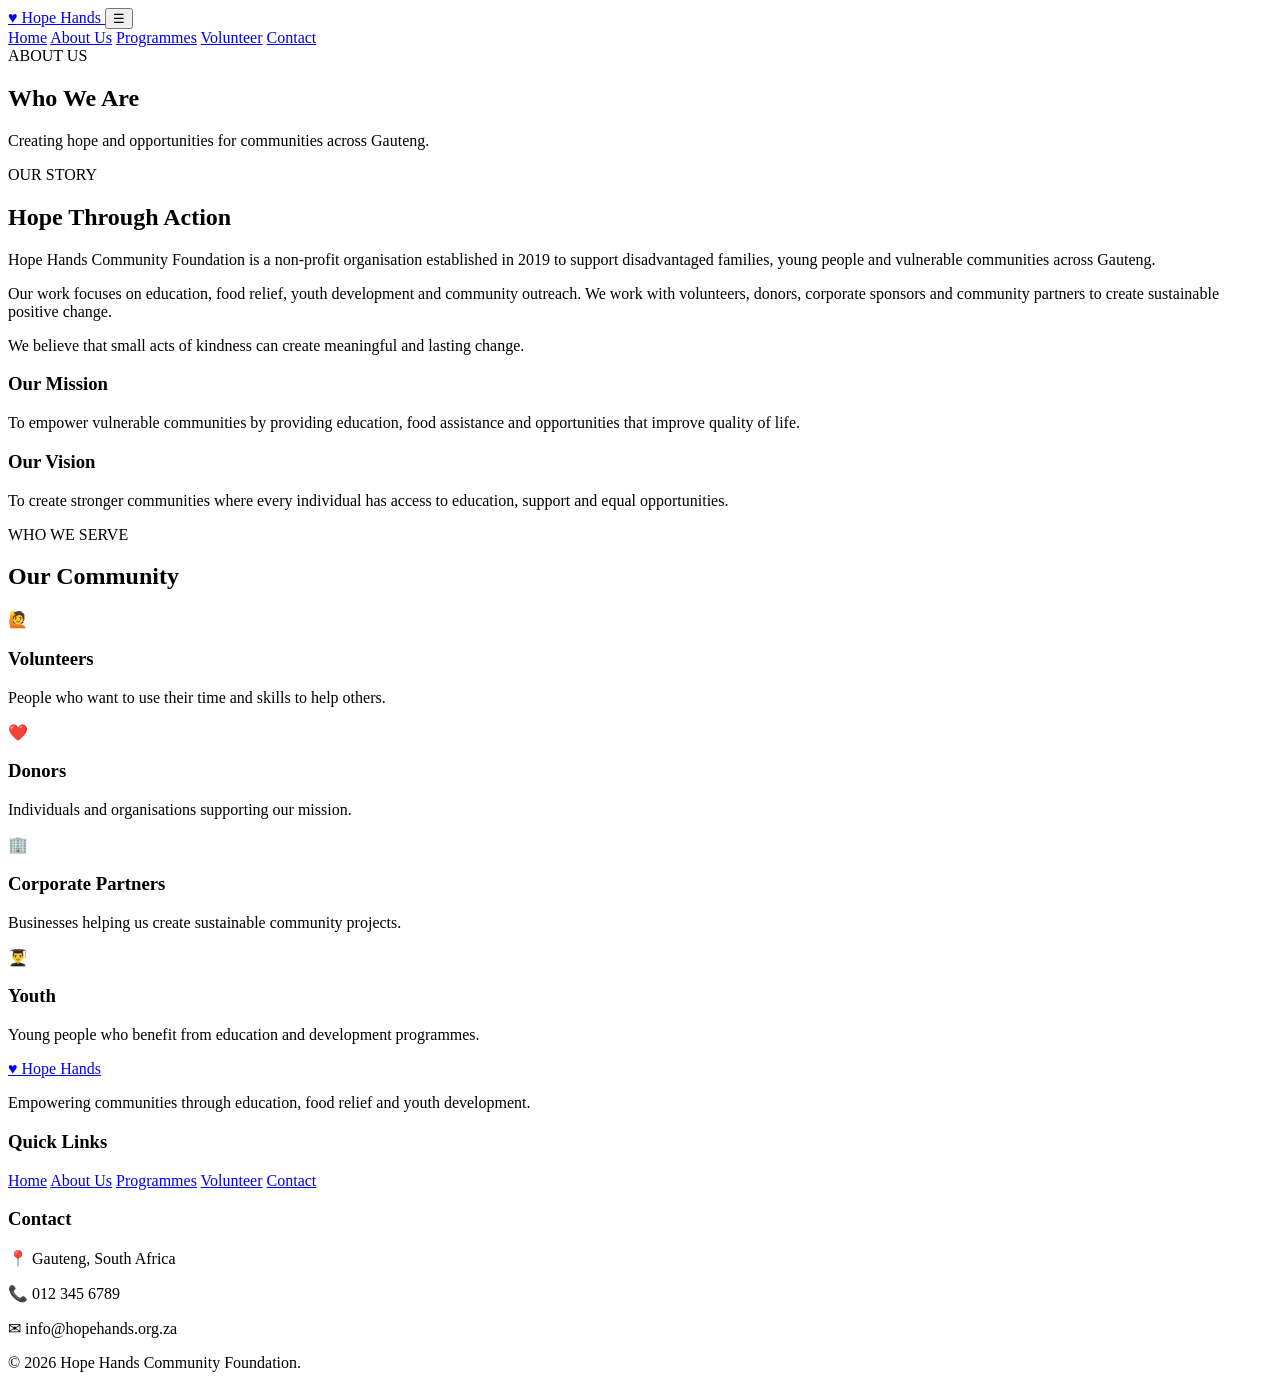
==== about.html @ b07593c8 "Add files via upload" ====
<!DOCTYPE html>
<html lang="en">

<head>

    <meta charset="UTF-8">

    <meta name="viewport" content="width=device-width, initial-scale=1.0">

    <title>About Us | Hope Hands Community Foundation</title>

    <link href="https://fonts.googleapis.com/css2?family=Montserrat:wght@500;600;700;800&family=Roboto:wght@300;400;500;700&display=swap" rel="stylesheet">

    <link rel="stylesheet" href="style.css">

</head>

<body>


<header class="header">

    <div class="container nav-container">

        <a href="index.html" class="logo">
            <span class="logo-icon">♥</span>
            Hope Hands
        </a>

        <button class="menu-toggle" id="menuToggle">☰</button>

        <nav id="mainNav">

            <a href="index.html">Home</a>

            <a href="about.html" class="active">About Us</a>

            <a href="programmes.html">Programmes</a>

            <a href="volunteer.html">Volunteer</a>

            <a href="contact.html">Contact</a>

        </nav>

    </div>

</header>


<section class="page-banner">

    <div class="container">

        <span>ABOUT US</span>

        <h1>Who We Are</h1>

        <p>
            Creating hope and opportunities for communities across Gauteng.
        </p>

    </div>

</section>


<section class="section">

    <div class="container two-column">

        <div>

            <span class="section-label">OUR STORY</span>

            <h2>Hope Through Action</h2>

            <p>
                Hope Hands Community Foundation is a non-profit organisation
                established in 2019 to support disadvantaged families,
                young people and vulnerable communities across Gauteng.
            </p>

            <p>
                Our work focuses on education, food relief, youth development
                and community outreach. We work with volunteers, donors,
                corporate sponsors and community partners to create sustainable
                positive change.
            </p>

            <p>
                We believe that small acts of kindness can create meaningful
                and lasting change.
            </p>

        </div>


        <div class="info-box">

            <h3>Our Mission</h3>

            <p>
                To empower vulnerable communities by providing education,
                food assistance and opportunities that improve quality of life.
            </p>

            <h3>Our Vision</h3>

            <p>
                To create stronger communities where every individual has
                access to education, support and equal opportunities.
            </p>

        </div>

    </div>

</section>


<section class="grey-section section">

    <div class="container">

        <div class="section-heading">

            <span>WHO WE SERVE</span>

            <h2>Our Community</h2>

        </div>


        <div class="cards">

            <div class="card">
                <div class="card-icon">🙋</div>
                <h3>Volunteers</h3>
                <p>
                    People who want to use their time and skills to help others.
                </p>
            </div>


            <div class="card">
                <div class="card-icon">❤️</div>
                <h3>Donors</h3>
                <p>
                    Individuals and organisations supporting our mission.
                </p>
            </div>


            <div class="card">
                <div class="card-icon">🏢</div>
                <h3>Corporate Partners</h3>
                <p>
                    Businesses helping us create sustainable community projects.
                </p>
            </div>


            <div class="card">
                <div class="card-icon">👨‍🎓</div>
                <h3>Youth</h3>
                <p>
                    Young people who benefit from education and development
                    programmes.
                </p>
            </div>

        </div>

    </div>

</section>


<footer>

    <div class="container footer-grid">

        <div>

            <a href="index.html" class="footer-logo">
                ♥ Hope Hands
            </a>

            <p>
                Empowering communities through education,
                food relief and youth development.
            </p>

        </div>


        <div>

            <h3>Quick Links</h3>

            <a href="index.html">Home</a>
            <a href="about.html">About Us</a>
            <a href="programmes.html">Programmes</a>
            <a href="volunteer.html">Volunteer</a>
            <a href="contact.html">Contact</a>

        </div>


        <div>

            <h3>Contact</h3>

            <p>📍 Gauteng, South Africa</p>
            <p>📞 012 345 6789</p>
            <p>✉ info@hopehands.org.za</p>

        </div>

    </div>


    <div class="copyright">

        <p>© 2026 Hope Hands Community Foundation.</p>

    </div>

</footer>


<script src="script.js"></script>

</body>
</html>
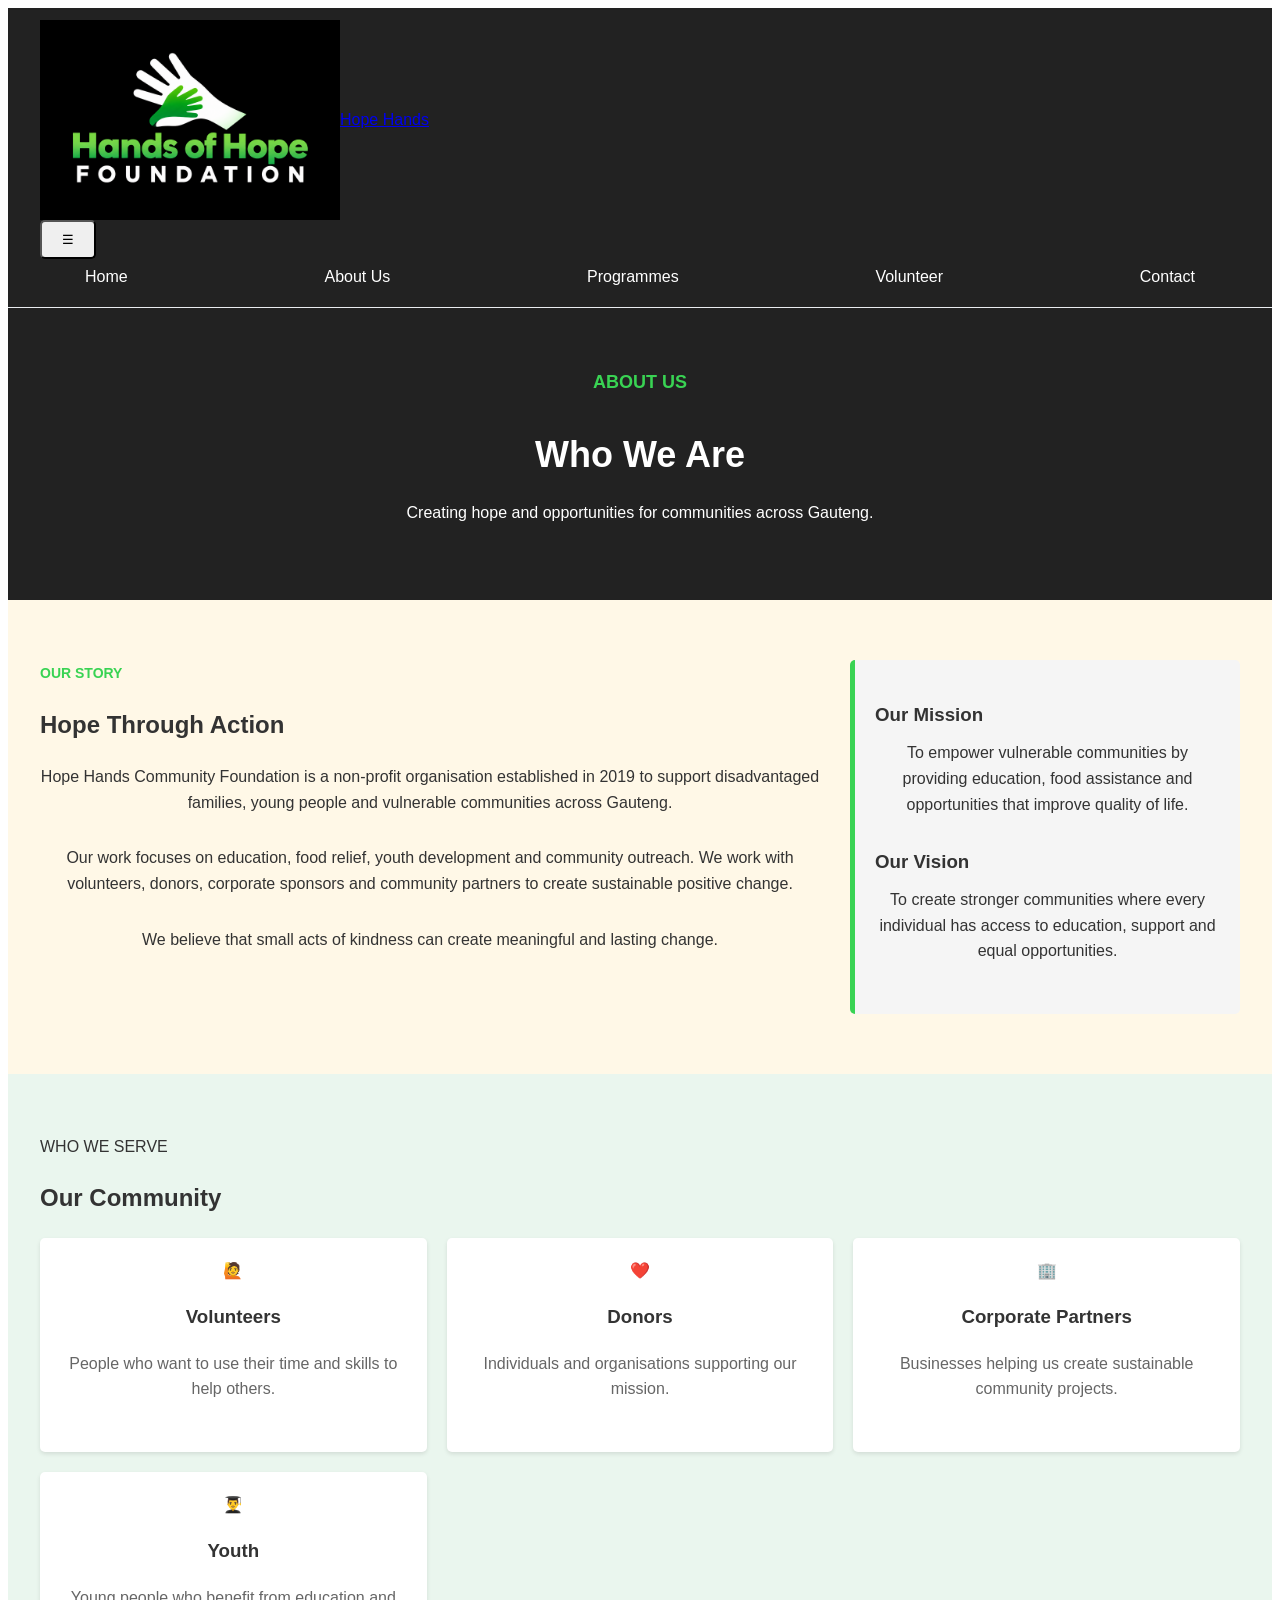
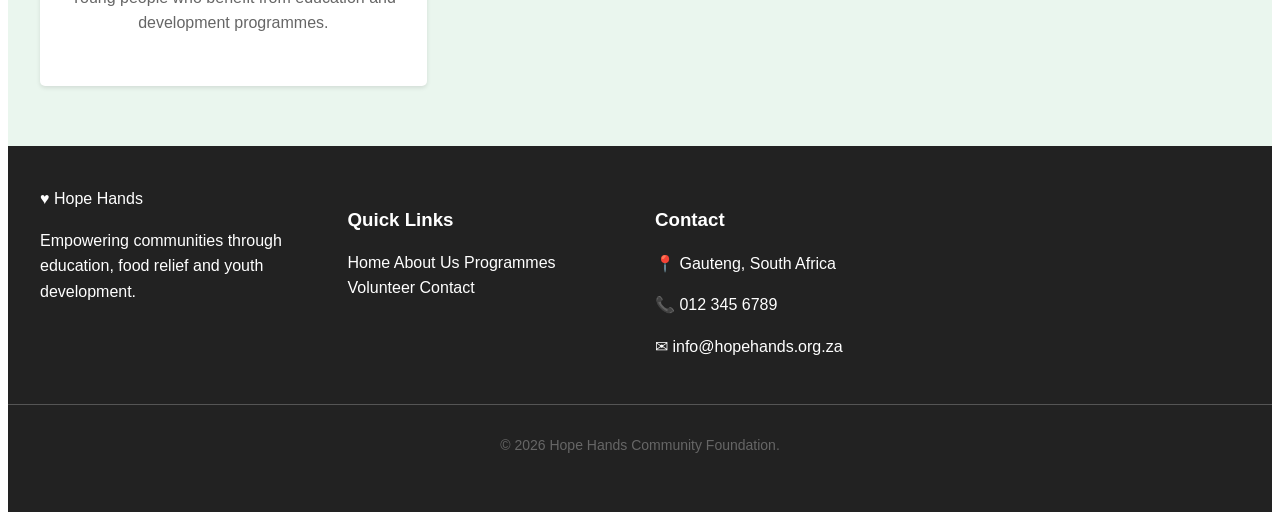
==== commit 38731a23: "updated files" ====
--- a/about.html
+++ b/about.html
@@ -1,236 +1,248 @@
-<!DOCTYPE html>
-<html lang="en">
-
-<head>
-
-    <meta charset="UTF-8">
-
-    <meta name="viewport" content="width=device-width, initial-scale=1.0">
-
-    <title>About Us | Hope Hands Community Foundation</title>
-
-    <link href="https://fonts.googleapis.com/css2?family=Montserrat:wght@500;600;700;800&family=Roboto:wght@300;400;500;700&display=swap" rel="stylesheet">
-
-    <link rel="stylesheet" href="style.css">
-
-</head>
-
-<body>
-
-
-<header class="header">
-
-    <div class="container nav-container">
-
-        <a href="index.html" class="logo">
-            <span class="logo-icon">♥</span>
-            Hope Hands
-        </a>
-
-        <button class="menu-toggle" id="menuToggle">☰</button>
-
-        <nav id="mainNav">
-
-            <a href="index.html">Home</a>
-
-            <a href="about.html" class="active">About Us</a>
-
-            <a href="programmes.html">Programmes</a>
-
-            <a href="volunteer.html">Volunteer</a>
-
-            <a href="contact.html">Contact</a>
-
-        </nav>
-
-    </div>
-
-</header>
-
-
-<section class="page-banner">
-
-    <div class="container">
-
-        <span>ABOUT US</span>
-
-        <h1>Who We Are</h1>
-
-        <p>
-            Creating hope and opportunities for communities across Gauteng.
-        </p>
-
-    </div>
-
-</section>
-
-
-<section class="section">
-
-    <div class="container two-column">
-
-        <div>
-
-            <span class="section-label">OUR STORY</span>
-
-            <h2>Hope Through Action</h2>
-
-            <p>
-                Hope Hands Community Foundation is a non-profit organisation
-                established in 2019 to support disadvantaged families,
-                young people and vulnerable communities across Gauteng.
-            </p>
-
-            <p>
-                Our work focuses on education, food relief, youth development
-                and community outreach. We work with volunteers, donors,
-                corporate sponsors and community partners to create sustainable
-                positive change.
-            </p>
-
-            <p>
-                We believe that small acts of kindness can create meaningful
-                and lasting change.
-            </p>
-
-        </div>
-
-
-        <div class="info-box">
-
-            <h3>Our Mission</h3>
-
-            <p>
-                To empower vulnerable communities by providing education,
-                food assistance and opportunities that improve quality of life.
-            </p>
-
-            <h3>Our Vision</h3>
-
-            <p>
-                To create stronger communities where every individual has
-                access to education, support and equal opportunities.
-            </p>
-
-        </div>
-
-    </div>
-
-</section>
-
-
-<section class="grey-section section">
-
-    <div class="container">
-
-        <div class="section-heading">
-
-            <span>WHO WE SERVE</span>
-
-            <h2>Our Community</h2>
-
-        </div>
-
-
-        <div class="cards">
-
-            <div class="card">
-                <div class="card-icon">🙋</div>
-                <h3>Volunteers</h3>
-                <p>
-                    People who want to use their time and skills to help others.
-                </p>
-            </div>
-
-
-            <div class="card">
-                <div class="card-icon">❤️</div>
-                <h3>Donors</h3>
-                <p>
-                    Individuals and organisations supporting our mission.
-                </p>
-            </div>
-
-
-            <div class="card">
-                <div class="card-icon">🏢</div>
-                <h3>Corporate Partners</h3>
-                <p>
-                    Businesses helping us create sustainable community projects.
-                </p>
-            </div>
-
-
-            <div class="card">
-                <div class="card-icon">👨‍🎓</div>
-                <h3>Youth</h3>
-                <p>
-                    Young people who benefit from education and development
-                    programmes.
-                </p>
-            </div>
-
-        </div>
-
-    </div>
-
-</section>
-
-
-<footer>
-
-    <div class="container footer-grid">
-
-        <div>
-
-            <a href="index.html" class="footer-logo">
-                ♥ Hope Hands
-            </a>
-
-            <p>
-                Empowering communities through education,
-                food relief and youth development.
-            </p>
-
-        </div>
-
-
-        <div>
-
-            <h3>Quick Links</h3>
-
-            <a href="index.html">Home</a>
-            <a href="about.html">About Us</a>
-            <a href="programmes.html">Programmes</a>
-            <a href="volunteer.html">Volunteer</a>
-            <a href="contact.html">Contact</a>
-
-        </div>
-
-
-        <div>
-
-            <h3>Contact</h3>
-
-            <p>📍 Gauteng, South Africa</p>
-            <p>📞 012 345 6789</p>
-            <p>✉ info@hopehands.org.za</p>
-
-        </div>
-
-    </div>
-
-
-    <div class="copyright">
-
-        <p>© 2026 Hope Hands Community Foundation.</p>
-
-    </div>
-
-</footer>
-
-
-<script src="script.js"></script>
-
-</body>
+<!DOCTYPE html>
+<html lang="en">
+
+<head>
+
+    <meta charset="UTF-8">
+
+    <meta name="viewport" content="width=device-width, initial-scale=1.0">
+
+    <title>About Us | Hope Hands Community Foundation</title>
+
+    <link href="https://fonts.googleapis.com/css2?family=Montserrat:wght@500;600;700;800&family=Roboto:wght@300;400;500;700&display=swap" rel="stylesheet">
+
+    <link rel="stylesheet" href="style.css">
+
+    <style>
+        .section-label{
+            color: #39d353;
+            font-weight: bold;
+            font-size: 14px;
+        }
+        .info-box{
+            background-color: #f5f5f5;
+            padding: 20px;
+            border-left: 5px solid #39d353;
+        }
+    </style>
+
+</head>
+
+<body>
+
+
+<header class="header">
+
+    <div class="container nav-container">
+
+        <a href="index.html" class="logo">
+            <img src="76a38eb5634f5338319b87c08accb5f3b7d0631408f3b21e25174c437a8ad491.png" alt="Hope Hands Logo">
+            <span>Hope Hands</span>
+        </a>
+
+        <button class="menu-toggle" id="menuToggle">☰</button>
+
+        <nav id="mainNav">
+
+            <a href="index.html">Home</a>
+
+            <a href="about.html" class="active">About Us</a>
+
+            <a href="programmes.html">Programmes</a>
+
+            <a href="volunteer.html">Volunteer</a>
+
+            <a href="contact.html">Contact</a>
+
+        </nav>
+
+    </div>
+
+</header>
+
+
+<section class="page-banner">
+
+    <div class="container">
+
+        <span>ABOUT US</span>
+
+        <h1 style="text-align: center;">Who We Are</h1>
+
+        <p>
+            Creating hope and opportunities for communities across Gauteng.
+        </p>
+
+    </div>
+
+</section>
+
+
+<section class="section">
+
+    <div class="container two-column">
+
+        <div>
+
+            <span class="section-label">OUR STORY</span>
+
+            <h2>Hope Through Action</h2>
+
+            <p>
+                Hope Hands Community Foundation is a non-profit organisation
+                established in 2019 to support disadvantaged families,
+                young people and vulnerable communities across Gauteng.
+            </p>
+
+            <p>
+                Our work focuses on education, food relief, youth development
+                and community outreach. We work with volunteers, donors,
+                corporate sponsors and community partners to create sustainable
+                positive change.
+            </p>
+
+            <p>
+                We believe that small acts of kindness can create meaningful
+                and lasting change.
+            </p>
+
+        </div>
+
+
+        <div class="info-box">
+
+            <h3>Our Mission</h3>
+
+            <p>
+                To empower vulnerable communities by providing education,
+                food assistance and opportunities that improve quality of life.
+            </p>
+
+            <h3>Our Vision</h3>
+
+            <p>
+                To create stronger communities where every individual has
+                access to education, support and equal opportunities.
+            </p>
+
+        </div>
+
+    </div>
+
+</section>
+
+
+<section class="grey-section section">
+
+    <div class="container">
+
+        <div class="section-heading">
+
+            <span>WHO WE SERVE</span>
+
+            <h2>Our Community</h2>
+
+        </div>
+
+
+        <div class="cards">
+
+            <div class="card">
+                <div class="card-icon">🙋</div>
+                <h3>Volunteers</h3>
+                <p>
+                    People who want to use their time and skills to help others.
+                </p>
+            </div>
+
+
+            <div class="card">
+                <div class="card-icon">❤️</div>
+                <h3>Donors</h3>
+                <p>
+                    Individuals and organisations supporting our mission.
+                </p>
+            </div>
+
+
+            <div class="card">
+                <div class="card-icon">🏢</div>
+                <h3>Corporate Partners</h3>
+                <p>
+                    Businesses helping us create sustainable community projects.
+                </p>
+            </div>
+
+
+            <div class="card">
+                <div class="card-icon">👨‍🎓</div>
+                <h3>Youth</h3>
+                <p>
+                    Young people who benefit from education and development
+                    programmes.
+                </p>
+            </div>
+
+        </div>
+
+    </div>
+
+</section>
+
+
+<footer>
+
+    <div class="container footer-grid">
+
+        <div>
+
+            <a href="index.html" class="footer-logo">
+                ♥ Hope Hands
+            </a>
+
+            <p>
+                Empowering communities through education,
+                food relief and youth development.
+            </p>
+
+        </div>
+
+
+        <div>
+
+            <h3>Quick Links</h3>
+
+            <a href="index.html">Home</a>
+            <a href="about.html">About Us</a>
+            <a href="programmes.html">Programmes</a>
+            <a href="volunteer.html">Volunteer</a>
+            <a href="contact.html">Contact</a>
+
+        </div>
+
+
+        <div>
+
+            <h3>Contact</h3>
+
+            <p>📍 Gauteng, South Africa</p>
+            <p>📞 012 345 6789</p>
+            <p>✉ info@hopehands.org.za</p>
+
+        </div>
+
+    </div>
+
+
+    <div class="copyright">
+
+        <p>© 2026 Hope Hands Community Foundation.</p>
+
+    </div>
+
+</footer>
+
+
+
+</body>
 </html>
--- a/style.css
+++ b/style.css
@@ -0,0 +1,397 @@
+body{
+    font-family: 'Roboto', sans-serif;
+    line-height: 1.6;
+    color: #333;
+    background-color: #ffffff;
+}
+
+h1,
+h2,
+h3{
+    font-family: 'Montserrat', sans-serif;
+}
+
+p{
+    margin-bottom: 15px;
+}
+
+img{
+    max-width: 100%;
+    height: auto;
+}
+
+.container{
+    max-width: 1200px;
+    margin: 0 auto;
+    padding: 0 20px;
+}
+
+header{
+    background-color: #222;
+    padding: 12px 0;
+    border-bottom: 1px solid #e9ecef;
+}
+
+nav{
+    display: flex;
+    justify-content: space-between;
+    align-items: center;
+    max-width: 1200px;
+    margin: 0 auto;
+    padding: 0 20px;
+}
+
+nav a{
+    text-decoration: none;
+    color: white;
+    margin: 0 15px;
+    font-weight: 500;
+    padding: 5px 10px;
+}
+
+nav a:hover{
+    color: #39d353;
+}
+
+
+.logo{
+    display: flex;
+    align-items: center;
+}
+
+.logo img{
+    height: auto;
+    width: 300px;
+}
+
+.hero{
+    background-color: #222;
+    background-size: cover;
+    background-position: center;
+    height: 400px;
+    display: flex;
+    justify-content: center;
+    align-items: center;
+    text-align: center;
+}
+
+.hero-overlay{
+    background-color: rgba(0, 0, 0, 0.5);
+    padding: 20px;
+    border-radius: 5px;
+}
+
+.hero-content{
+    position: relative;
+    z-index: 1;
+    color: white;
+    max-width: 800px;
+    text-align: center;
+    padding: 60px;
+}
+
+.hero h1{
+    font-size: 52px;
+    margin-bottom: 20px;
+    line-height: 1.2;
+}
+
+.hero p{
+    font-size: 20px;
+    margin-bottom: 30px;
+}
+
+button{
+    display: inline-block;
+    padding: 10px 20px;
+    border-radius: 5px;
+}
+
+button.primary{
+    background-color: #39d353;
+    color: white;
+    border: none;
+    cursor: pointer;
+}
+
+button.primary:hover{
+    background-color: #2c974b;
+}
+
+button.secondary{
+    background-color: white;
+    color: rgb(2, 0, 0);
+    border: none;
+    cursor: pointer;
+}
+
+button.secondary:hover{
+    background-color: #e9ecef;
+}
+
+.section{
+    padding: 60px 0;
+    background-color: #fff8e7;
+}
+
+.grey-section{
+    background-color: #eaf6ee;
+}
+
+.section heading{
+    text-align: center;
+    margin-bottom: 40px;
+}
+
+.section heading h2{
+    font-size: 32px;
+    margin-bottom: 10px;
+}
+
+.section heading>span{
+    font-size: 18px;
+    color: #39d353;
+    font-weight: bold;
+}
+
+.section p{
+    max-width: 4000px;
+    margin: 0 auto 30px auto;
+    text-align: center;
+}
+
+.cards{
+    display: grid;
+    grid-template-columns: repeat(3, 1fr);
+    gap: 20px;
+}
+
+.card{
+    background-color: white;
+    padding: 20px;
+    border-radius: 5px;
+    box-shadow: 0 2px 4px rgba(0, 0, 0, 0.1);
+    text-align: center;
+}
+
+.card:hover{
+    box-shadow: 0 4px 8px rgba(0, 0, 0, 0.2);
+}
+
+.card img{
+    max-width: 100%;
+    height: auto;
+    margin-bottom: 15px;
+}
+
+.card p{
+    color: #666;
+}
+
+.two-column{
+    display: grid;
+    grid-template-columns: 2fr 1fr;
+    gap: 30px;
+}
+
+.info-box{
+    background-color: #eafbea;
+    padding: 20px;
+    border-radius: 5px;
+    border-left: 5px solid #39d353;
+}
+
+.info-box h3{
+    margin-bottom: 10px;
+    margin-top: 20px;
+}
+
+.page-banner {
+    background-color: #222;
+    color: white;
+    padding: 60px 0;
+    text-align: center;
+}
+
+.page-banner h1 {
+    font-size: 36px;
+    margin-bottom: 10px;
+}
+
+.page-banner span {
+    font-size: 18px;
+    color: #39d353;
+    font-weight: bold;
+}
+
+.prgramme-cards{
+    display: grid;
+    grid-template-columns: repeat(3, 1fr);
+    gap: 20px;
+}
+
+.programme-grid{
+    display: grid;
+    grid-template-columns: repeat(2, 1fr);
+    gap: 20px;
+}
+
+.programme{
+    background-color: white;
+    padding: 20px;
+    border-radius: 5px;
+    text-align: center;
+    border: 1px solid #ddd;
+}
+
+.programme-icon{
+    font-size: 40px;
+    color: #39d353;
+    margin-bottom: 15px;
+}
+
+.programme li{
+    margin-bottom: 10px;
+}
+
+.programme li::marker{
+    color: #39d353;
+    font-weight: bold;
+}
+
+.contact-grid{
+    display: grid;
+    grid-template-columns: 1fr 1fr;
+    gap: 30px;
+}
+
+.contact-info{
+    background-color: #f5f5f5;
+    padding: 20px;
+    border-radius: 5px;
+}
+
+.contact-form{
+    background-color: #f5f5f5;
+    padding: 20px;
+    border-radius: 5px;
+}
+
+.form-group{
+    margin-bottom: 15px;
+}
+
+.form-group label{
+    display: block;
+    margin-bottom: 5px;
+    font-weight: bold;
+}
+
+.form-group input,
+.form-group textarea{
+    width: 100%;
+    padding: 10px;
+    border: 1px solid #ccc;
+    border-radius: 5px;
+}
+
+.form-group textarea{
+    resize: vertical;
+    min-height: 100px;
+}
+
+.form-group input:focus,
+.form-group textarea:focus,
+.form-group select:focus{
+    border-color: #39d353;
+    outline: none;
+}
+
+.form-row{
+    display: grid;
+    justify-content: space-between;
+    gap: 20px;
+}
+
+.impact{
+    background-color: #222;
+    color: white;
+    padding: 60px 0;
+}
+
+.stats{
+    display: grid;
+    grid-template-columns: repeat(4, 1fr);
+    gap: 20px;
+    text-align: center;
+}
+
+.counter{
+    font-size: 35px;
+    font-weight: bold;
+    color: #39d353;
+    margin-bottom: 10px;
+    display: block;
+}
+
+footer{
+    background-color: #222;
+    color: white;
+    padding: 40px 0;
+}
+
+.footer-grid{
+    display: grid;
+    grid-template-columns: repeat(4, 1fr);
+    gap: 30px;
+}
+
+footer h3{
+    margin-bottom: 15px;
+}
+
+footer a{
+    text-decoration: none;
+    color: white;
+}
+
+footer a:hover{
+    color: #f39d53;
+}
+
+.copyright{
+    text-align: center;
+    margin-top: 30px;
+    font-size: 14px;
+    color: #666;
+    border-top: 1px solid #555;
+    padding-top: 15px;
+}
+
+
+/* tablet screen */
+@media (max-width: 768px){
+    #mainNav{
+        flex-direction: column;
+    }
+    #mainNav a{
+        margin: 10px 0;
+    }
+}
+
+/* phone screen */
+@media (max-width: 480px){
+    header{
+        padding: 15px 0;
+    }
+    #mainNav{
+        flex-direction: column;
+        align-items: center;
+        width: 100%;
+    }
+    #mainNav a{
+        margin: 10px 0;
+    }
+}
+
+
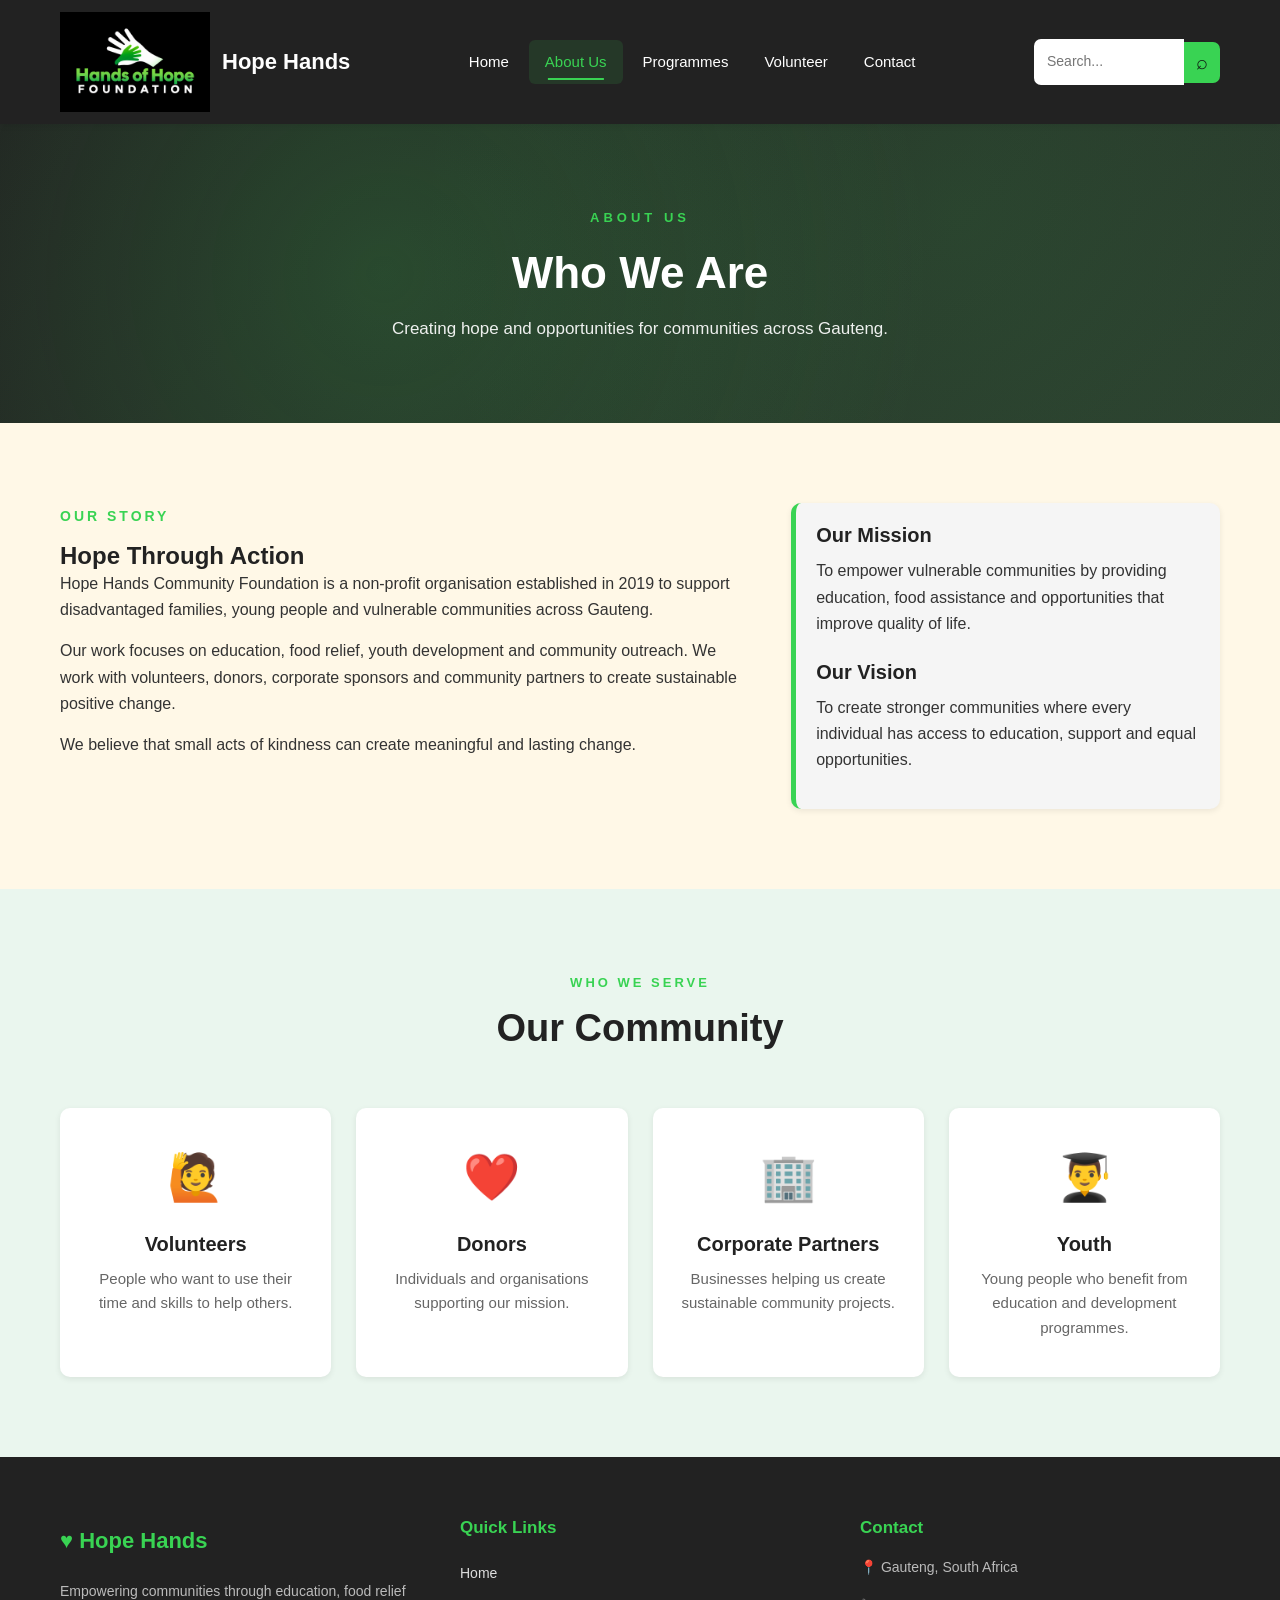
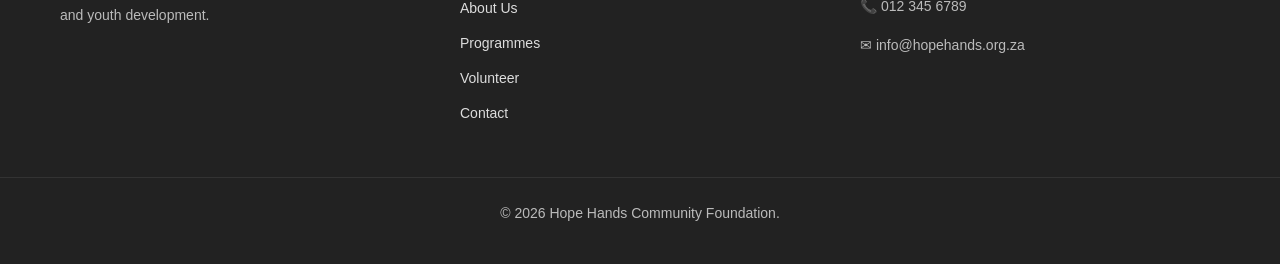
==== commit c0693ee9: "Add missing JS, images, sitemap for final" ====
--- a/about.html
+++ b/about.html
@@ -55,6 +55,12 @@
             <a href="contact.html">Contact</a>
 
         </nav>
+            <form class="site-search" id="siteSearchForm" role="search">
+                <label class="sr-only" for="siteSearchInput">Search the website</label>
+                <input type="search" id="siteSearchInput" placeholder="Search..." autocomplete="off" aria-label="Search website">
+                <button type="submit" aria-label="Submit search">⌕</button>
+                <div class="search-results" id="searchResults" role="status" aria-live="polite"></div>
+            </form>
 
     </div>
 
@@ -243,6 +249,6 @@
 </footer>
 
 
-
+<script src="script.js"></script>
 </body>
 </html>
--- a/style.css
+++ b/style.css
@@ -1,397 +1,1407 @@
-body{
+
+*,
+*::before,
+*::after {
+    margin: 0;
+    padding: 0;
+    box-sizing: border-box;
+}
+
+:root {
+    --primary: #39d353;
+    --primary-dark: #2c974b;
+    --primary-light: #eafbea;
+    --dark: #1a1a1a;
+    --dark-2: #222;
+    --dark-3: #2c3e2f;
+    --text: #333;
+    --text-light: #666;
+    --text-lighter: #999;
+    --grey: #f5f5f5;
+    --grey-2: #eaf6ee;
+    --cream: #fff8e7;
+    --white: #ffffff;
+    --danger: #e74c3c;
+    --warning: #f39c12;
+    --success: #27ae60;
+
+    --shadow-sm: 0 2px 6px rgba(0, 0, 0, 0.08);
+    --shadow-md: 0 6px 20px rgba(0, 0, 0, 0.12);
+    --shadow-lg: 0 12px 40px rgba(0, 0, 0, 0.18);
+    --shadow-xl: 0 20px 60px rgba(0, 0, 0, 0.28);
+
+    --radius: 10px;
+    --radius-sm: 6px;
+    --radius-lg: 16px;
+    --transition: all 0.3s cubic-bezier(0.4, 0, 0.2, 1);
+    --transition-fast: all 0.15s ease;
+    --transition-slow: all 0.6s cubic-bezier(0.4, 0, 0.2, 1);
+}
+
+html {
+    scroll-behavior: smooth;
+    -webkit-text-size-adjust: 100%;
+}
+
+body {
     font-family: 'Roboto', sans-serif;
-    line-height: 1.6;
-    color: #333;
-    background-color: #ffffff;
-}
-
-h1,
-h2,
-h3{
+    line-height: 1.65;
+    color: var(--text);
+    background: var(--white);
+    overflow-x: hidden;
+    min-height: 100vh;
+    opacity: 0;
+    animation: pageFadeIn 0.5s ease forwards;
+}
+
+body.page-loaded { opacity: 1; }
+
+@keyframes pageFadeIn {
+    from { opacity: 0; transform: translateY(6px); }
+    to   { opacity: 1; transform: translateY(0); }
+}
+
+h1, h2, h3, h4, h5, h6 {
     font-family: 'Montserrat', sans-serif;
-}
-
-p{
-    margin-bottom: 15px;
-}
-
-img{
+    line-height: 1.25;
+    color: var(--dark-2);
+    font-weight: 700;
+}
+
+p { margin-bottom: 15px; }
+
+a {
+    text-decoration: none;
+    color: inherit;
+    transition: var(--transition-fast);
+}
+
+img {
     max-width: 100%;
     height: auto;
-}
-
-.container{
+    display: block;
+}
+
+button, input, textarea, select {
+    font-family: inherit;
+}
+
+::selection {
+    background: var(--primary);
+    color: var(--white);
+}
+
+.container {
     max-width: 1200px;
     margin: 0 auto;
     padding: 0 20px;
 }
 
-header{
-    background-color: #222;
+
+#hhScrollProgress {
+    position: fixed;
+    top: 0;
+    left: 0;
+    height: 4px;
+    background: linear-gradient(90deg, var(--primary), var(--primary-dark));
+    width: 0%;
+    z-index: 10001;
+    transition: width 0.1s linear;
+    box-shadow: 0 0 8px rgba(57,211,83,0.6);
+}
+
+
+.header {
+    background: var(--dark-2);
     padding: 12px 0;
-    border-bottom: 1px solid #e9ecef;
-}
-
-nav{
+    position: sticky;
+    top: 0;
+    z-index: 1000;
+    box-shadow: var(--shadow-sm);
+    transition: var(--transition);
+}
+
+.header.scrolled {
+    box-shadow: 0 6px 24px rgba(0,0,0,0.35);
+    padding: 8px 0;
+}
+
+.nav-container {
     display: flex;
     justify-content: space-between;
     align-items: center;
-    max-width: 1200px;
-    margin: 0 auto;
-    padding: 0 20px;
-}
-
-nav a{
-    text-decoration: none;
-    color: white;
-    margin: 0 15px;
-    font-weight: 500;
-    padding: 5px 10px;
-}
-
-nav a:hover{
-    color: #39d353;
-}
-
-
-.logo{
+    flex-wrap: wrap;
+    gap: 15px;
+}
+
+.logo {
     display: flex;
     align-items: center;
-}
-
-.logo img{
-    height: auto;
-    width: 300px;
-}
-
-.hero{
-    background-color: #222;
-    background-size: cover;
-    background-position: center;
+    gap: 12px;
+    color: var(--white);
+    font-family: 'Montserrat', sans-serif;
+    font-weight: 700;
+    font-size: 22px;
+    transition: var(--transition);
+    flex-shrink: 0;
+}
+
+.logo:hover {
+    color: var(--primary);
+    transform: scale(1.03);
+}
+
+.logo img {
+    height: 100px;
+    width: auto;
+}
+
+.logo-icon {
+    color: var(--primary);
+    font-size: 50px;
+    line-height: 1;
+    display: inline-block;
+    animation: heartbeat 2s infinite;
+}
+
+@keyframes heartbeat {
+    0%, 40%, 80%, 100% { transform: scale(1); }
+    20%, 60% { transform: scale(1.15); }
+}
+
+nav {
+    display: flex;
+    align-items: center;
+    gap: 4px;
+}
+
+nav a {
+    color: var(--white);
+    padding: 10px 16px;
+    font-weight: 500;
+    border-radius: var(--radius-sm);
+    transition: var(--transition);
+    font-size: 15px;
+    white-space: nowrap;
+    position: relative;
+}
+
+nav a::after {
+    content: '';
+    position: absolute;
+    bottom: 4px;
+    left: 50%;
+    transform: translateX(-50%);
+    width: 0;
+    height: 2px;
+    background: var(--primary);
+    transition: width 0.3s ease;
+}
+
+nav a:hover::after,
+nav a.active::after { width: 60%; }
+
+nav a:hover,
+nav a.active {
+    color: var(--primary);
+    background: rgba(57, 211, 83, 0.12);
+}
+
+.menu-toggle {
+    display: none;
+    background: transparent;
+    color: var(--white);
+    border: 2px solid rgba(255,255,255,0.15);
+    font-size: 22px;
+    cursor: pointer;
+    padding: 6px 14px;
+    border-radius: var(--radius-sm);
+    transition: var(--transition);
+}
+
+.menu-toggle:hover {
+    background: rgba(255,255,255,0.1);
+    border-color: var(--primary);
+    color: var(--primary);
+}
+
+/* ================================================================
+   SECTION 4: BUTTONS
+   ================================================================ */
+.btn {
+    display: inline-flex;
+    align-items: center;
+    justify-content: center;
+    gap: 8px;
+    padding: 13px 30px;
+    border-radius: var(--radius-sm);
+    font-weight: 600;
+    font-family: 'Montserrat', sans-serif;
+    cursor: pointer;
+    border: 2px solid transparent;
+    transition: var(--transition);
+    font-size: 15px;
+    position: relative;
+    overflow: hidden;
+    user-select: none;
+}
+
+.btn::after {
+    content: '';
+    position: absolute;
+    top: 50%;
+    left: 50%;
+    width: 0;
+    height: 0;
+    background: rgba(255,255,255,0.35);
+    border-radius: 50%;
+    transform: translate(-50%, -50%);
+    transition: width 0.5s, height 0.5s;
+}
+
+.btn:active::after {
+    width: 400px;
     height: 400px;
+    transition: width 0s, height 0s;
+}
+
+.btn-primary {
+    background: var(--primary);
+    color: var(--white);
+}
+
+.btn-primary:hover {
+    background: var(--primary-dark);
+    transform: translateY(-3px);
+    box-shadow: 0 8px 24px rgba(57, 211, 83, 0.4);
+}
+
+.btn-secondary {
+    background: var(--white);
+    color: var(--dark-2);
+    border-color: var(--white);
+}
+
+.btn-secondary:hover {
+    background: transparent;
+    color: var(--white);
+    transform: translateY(-3px);
+}
+
+.btn:disabled {
+    opacity: 0.65;
+    cursor: not-allowed;
+    transform: none !important;
+}
+
+.btn.loading {
+    pointer-events: none;
+    position: relative;
+    color: transparent !important;
+}
+
+.btn.loading::before {
+    content: '';
+    position: absolute;
+    width: 20px;
+    height: 20px;
+    border: 3px solid rgba(255,255,255,0.4);
+    border-top-color: #fff;
+    border-radius: 50%;
+    animation: spin 0.7s linear infinite;
+}
+
+@keyframes spin {
+    to { transform: rotate(360deg); }
+}
+
+
+.hero {
+    background: linear-gradient(rgba(0,0,0,0.65), rgba(0,0,0,0.65)), var(--dark-2);
+    min-height: 620px;
     display: flex;
+    align-items: center;
     justify-content: center;
-    align-items: center;
     text-align: center;
-}
-
-.hero-overlay{
-    background-color: rgba(0, 0, 0, 0.5);
-    padding: 20px;
-    border-radius: 5px;
-}
-
-.hero-content{
+    color: var(--white);
+    padding: 80px 20px;
+    position: relative;
+    overflow: hidden;
+}
+
+.hero::before {
+    content: '';
+    position: absolute;
+    inset: 0;
+    background: radial-gradient(circle at 20% 40%, rgba(57,211,83,0.18), transparent 55%),
+                radial-gradient(circle at 80% 70%, rgba(57,211,83,0.12), transparent 55%);
+    animation: heroGlow 8s ease-in-out infinite alternate;
+}
+
+@keyframes heroGlow {
+    from { opacity: 0.7; }
+    to   { opacity: 1; }
+}
+
+.hero-content {
     position: relative;
     z-index: 1;
-    color: white;
+    max-width: 850px;
+    animation: fadeInUp 0.9s ease both;
+}
+
+.hero-small {
+    display: inline-block;
+    color: var(--primary);
+    font-weight: 700;
+    letter-spacing: 4px;
+    margin-bottom: 20px;
+    font-size: 13px;
+}
+
+.hero h1 {
+    color: var(--white);
+    font-size: clamp(32px, 5.5vw, 58px);
+    margin-bottom: 22px;
+    line-height: 1.15;
+}
+
+.hero h1 span { color: var(--primary); }
+
+.hero p {
+    font-size: clamp(16px, 1.6vw, 19px);
+    margin-bottom: 32px;
+    opacity: 0.95;
+    max-width: 700px;
+    margin-left: auto;
+    margin-right: auto;
+}
+
+.hero-buttons {
+    display: flex;
+    gap: 15px;
+    justify-content: center;
+    flex-wrap: wrap;
+}
+
+/* ================================================================
+   SECTION 6: PAGE BANNER
+   ================================================================ */
+.page-banner {
+    background: linear-gradient(135deg, var(--dark-2) 0%, var(--dark-3) 100%);
+    color: var(--white);
+    padding: 80px 20px;
+    text-align: center;
+    position: relative;
+    overflow: hidden;
+}
+
+.page-banner::before {
+    content: '';
+    position: absolute;
+    inset: 0;
+    background: radial-gradient(circle at 30% 50%, rgba(57,211,83,0.18), transparent 60%),
+                radial-gradient(circle at 75% 30%, rgba(57,211,83,0.10), transparent 55%);
+}
+
+.page-banner .container { position: relative; z-index: 1; }
+
+.page-banner span {
+    color: var(--primary);
+    font-weight: 700;
+    letter-spacing: 4px;
+    font-size: 13px;
+    display: inline-block;
+}
+
+.page-banner h1 {
+    color: var(--white);
+    font-size: clamp(28px, 4.5vw, 44px);
+    margin: 15px 0;
+}
+
+.page-banner p {
+    max-width: 700px;
+    margin: 0 auto;
+    opacity: 0.92;
+    font-size: 17px;
+}
+
+.section {
+    padding: 80px 0;
+    background: var(--cream);
+}
+
+.grey-section { background: var(--grey-2); }
+
+.section-heading {
+    text-align: center;
+    margin-bottom: 55px;
     max-width: 800px;
+    margin-left: auto;
+    margin-right: auto;
+}
+
+.section-heading > span,
+.section-label {
+    display: inline-block;
+    color: var(--primary);
+    font-weight: 700;
+    letter-spacing: 3px;
+    font-size: 13px;
+    margin-bottom: 12px;
+    text-transform: uppercase;
+}
+
+.section-heading h2 {
+    font-size: clamp(26px, 3.5vw, 38px);
+    margin-bottom: 15px;
+}
+
+.section-heading p {
+    color: var(--text-light);
+    font-size: 17px;
+    max-width: 700px;
+    margin: 0 auto;
+}
+
+.section-heading.light h2,
+.section-heading.light p { color: var(--white); }
+
+/* ================================================================
+   SECTION 8: CARDS
+   ================================================================ */
+.cards {
+    display: grid;
+    grid-template-columns: repeat(auto-fit, minmax(240px, 1fr));
+    gap: 25px;
+}
+
+.card {
+    background: var(--white);
+    padding: 32px 26px;
+    border-radius: var(--radius);
+    box-shadow: var(--shadow-sm);
     text-align: center;
-    padding: 60px;
-}
-
-.hero h1{
-    font-size: 52px;
+    transition: var(--transition);
+    border-bottom: 4px solid transparent;
+    position: relative;
+    overflow: hidden;
+}
+
+.card::before {
+    content: '';
+    position: absolute;
+    top: 0;
+    left: 0;
+    right: 0;
+    height: 4px;
+    background: var(--primary);
+    transform: scaleX(0);
+    transform-origin: left;
+    transition: transform 0.4s ease;
+}
+
+.card:hover {
+    transform: translateY(-8px);
+    box-shadow: var(--shadow-lg);
+}
+
+.card:hover::before { transform: scaleX(1); }
+
+.card-icon {
+    font-size: 46px;
+    margin-bottom: 16px;
+    display: inline-block;
+    transition: transform 0.4s ease;
+}
+
+.card:hover .card-icon { transform: scale(1.15) rotate(-5deg); }
+
+.card img {
+    border-radius: var(--radius-sm);
+    margin-bottom: 16px;
+    width: 100%;
+    height: 210px;
+    object-fit: cover;
+}
+
+.card h3 {
+    margin-bottom: 10px;
+    font-size: 20px;
+}
+
+.card p { color: var(--text-light); font-size: 15px; margin-bottom: 0; }
+
+/* ================================================================
+   SECTION 9: TWO COLUMN LAYOUT
+   ================================================================ */
+.two-column {
+    display: grid;
+    grid-template-columns: 1.6fr 1fr;
+    gap: 45px;
+    align-items: start;
+}
+
+.info-box {
+    background: var(--grey-2);
+    padding: 32px;
+    border-radius: var(--radius);
+    border-left: 5px solid var(--primary);
+    box-shadow: var(--shadow-sm);
+}
+
+.info-box h3 {
+    margin: 22px 0 10px;
+    font-size: 20px;
+}
+
+.info-box h3:first-child { margin-top: 0; }
+
+/* ================================================================
+   SECTION 10: PROGRAMMES
+   ================================================================ */
+.programme-grid {
+    display: grid;
+    grid-template-columns: repeat(auto-fit, minmax(300px, 1fr));
+    gap: 25px;
+}
+
+.programme {
+    background: var(--white);
+    padding: 32px;
+    border-radius: var(--radius);
+    border: 1px solid #eaeaea;
+    transition: var(--transition);
+    position: relative;
+}
+
+.programme:hover {
+    box-shadow: var(--shadow-md);
+    transform: translateY(-5px);
+    border-color: var(--primary);
+}
+
+.programme-icon {
+    font-size: 46px;
+    margin-bottom: 16px;
+    display: inline-block;
+    transition: transform 0.4s ease;
+}
+
+.programme:hover .programme-icon { transform: scale(1.15) rotate(6deg); }
+
+.programme h2 {
+    font-size: 22px;
+    margin-bottom: 12px;
+    color: var(--primary);
+}
+
+.programme p { color: var(--text-light); }
+
+.programme ul {
+    list-style: none;
+    margin-top: 15px;
+    padding: 0;
+}
+
+.programme li {
+    padding: 7px 0 7px 28px;
+    position: relative;
+    color: var(--text-light);
+    font-size: 15px;
+}
+
+.programme li::before {
+    content: '✓';
+    position: absolute;
+    left: 0;
+    color: var(--primary);
+    font-weight: 700;
+    font-size: 16px;
+}
+
+/* ================================================================
+   SECTION 11: IMPACT & STATS
+   ================================================================ */
+.impact {
+    background: linear-gradient(135deg, var(--dark-2), var(--dark-3));
+    color: var(--white);
+    padding: 80px 0;
+    position: relative;
+    overflow: hidden;
+}
+
+.impact::before {
+    content: '';
+    position: absolute;
+    inset: 0;
+    background: radial-gradient(circle at 70% 50%, rgba(57,211,83,0.15), transparent 60%);
+}
+
+.impact .container { position: relative; z-index: 1; }
+
+.stats {
+    display: grid;
+    grid-template-columns: repeat(auto-fit, minmax(170px, 1fr));
+    gap: 25px;
+    text-align: center;
+}
+
+.stat {
+    padding: 25px 15px;
+    border-radius: var(--radius);
+    transition: var(--transition);
+}
+
+.stat:hover {
+    background: rgba(255,255,255,0.06);
+    transform: translateY(-4px);
+}
+
+.counter {
+    font-size: clamp(34px, 4.5vw, 48px);
+    font-weight: 800;
+    color: var(--primary);
+    display: block;
+    margin-bottom: 8px;
+    font-family: 'Montserrat', sans-serif;
+}
+
+.stat span {
+    font-size: 15px;
+    opacity: 0.9;
+    letter-spacing: 0.5px;
+}
+
+.events { display: grid; gap: 20px; }
+
+.event {
+    display: flex;
+    gap: 25px;
+    background: var(--white);
+    padding: 26px;
+    border-radius: var(--radius);
+    box-shadow: var(--shadow-sm);
+    transition: var(--transition);
+    border-left: 4px solid var(--primary);
+    align-items: center;
+}
+
+.event:hover {
+    transform: translateX(8px);
+    box-shadow: var(--shadow-md);
+}
+
+.event-date {
+    background: var(--primary);
+    color: var(--white);
+    padding: 16px 20px;
+    border-radius: var(--radius-sm);
+    text-align: center;
+    min-width: 84px;
+    flex-shrink: 0;
+}
+
+.event-date strong {
+    display: block;
+    font-size: 28px;
+    line-height: 1;
+    font-family: 'Montserrat', sans-serif;
+}
+
+.event-date span {
+    font-size: 12px;
+    font-weight: 700;
+    letter-spacing: 1px;
+}
+
+.event h3 { margin-bottom: 8px; font-size: 19px; }
+
+.event p {
+    color: var(--text-light);
+    margin-bottom: 4px;
+    font-size: 14px;
+}
+
+/* ================================================================
+   SECTION 13: VOLUNTEER CTA
+   ================================================================ */
+.volunteer-section { background: var(--white); }
+
+.volunteer-box {
+    display: flex;
+    justify-content: space-between;
+    align-items: center;
+    gap: 35px;
+    background: linear-gradient(135deg, var(--grey-2), #d4ecdb);
+    padding: 55px 50px;
+    border-radius: var(--radius);
+    flex-wrap: wrap;
+    position: relative;
+    overflow: hidden;
+}
+
+.volunteer-box::before {
+    content: '♥';
+    position: absolute;
+    right: 30px;
+    bottom: -30px;
+    font-size: 180px;
+    color: rgba(57,211,83,0.08);
+    line-height: 1;
+}
+
+.volunteer-box > div { position: relative; z-index: 1; }
+
+.volunteer-box h2 {
+    margin: 10px 0 15px;
+    font-size: clamp(22px, 3vw, 30px);
+}
+
+/* ================================================================
+   SECTION 14: DONATE
+   ================================================================ */
+.donate {
+    background: linear-gradient(135deg, var(--dark-2), #1a2a1d);
+    color: var(--white);
+    padding: 85px 20px;
+    text-align: center;
+    position: relative;
+    overflow: hidden;
+}
+
+.donate::before {
+    content: '';
+    position: absolute;
+    inset: 0;
+    background: radial-gradient(circle at 50% 0%, rgba(57,211,83,0.18), transparent 65%);
+}
+
+.donate-content {
+    max-width: 780px;
+    margin: 0 auto;
+    position: relative;
+    z-index: 1;
+}
+
+.donate-content > span {
+    color: var(--primary);
+    font-weight: 700;
+    letter-spacing: 4px;
+    font-size: 13px;
+}
+
+.donate h2 {
+    color: var(--white);
+    font-size: clamp(26px, 3.5vw, 38px);
+    margin: 15px 0;
+}
+
+.donate p { opacity: 0.92; }
+
+.donation-buttons {
+    display: flex;
+    gap: 14px;
+    justify-content: center;
+    flex-wrap: wrap;
+    margin-top: 28px;
+}
+
+.donation-buttons button {
+    background: var(--primary);
+    color: var(--white);
+    border: 2px solid var(--primary);
+    padding: 13px 30px;
+    border-radius: var(--radius-sm);
+    font-weight: 700;
+    cursor: pointer;
+    transition: var(--transition);
+    font-family: 'Montserrat', sans-serif;
+    font-size: 15px;
+}
+
+.donation-buttons button:hover {
+    background: transparent;
+    color: var(--primary);
+    transform: translateY(-3px);
+    box-shadow: 0 8px 24px rgba(57,211,83,0.35);
+}
+
+.donation-buttons button:disabled {
+    opacity: 0.5;
+    cursor: not-allowed;
+    transform: none;
+}
+
+#donationMessage {
+    margin-top: 22px;
+    font-weight: 600;
+    color: var(--primary);
+    min-height: 26px;
+    font-size: 16px;
+}
+
+/* Custom amount input */
+.custom-amount {
+    display: flex;
+    gap: 10px;
+    justify-content: center;
+    margin-top: 20px;
+    flex-wrap: wrap;
+}
+
+.custom-amount input {
+    padding: 13px 18px;
+    border: 2px solid var(--primary);
+    border-radius: var(--radius-sm);
+    font-size: 15px;
+    background: rgba(255,255,255,0.08);
+    color: var(--white);
+    min-width: 200px;
+}
+
+.custom-amount input::placeholder { color: rgba(255,255,255,0.5); }
+
+.custom-amount input:focus {
+    outline: none;
+    background: rgba(255,255,255,0.15);
+}
+
+
+.form {
+    background: var(--white);
+    padding: 38px;
+    border-radius: var(--radius);
+    box-shadow: var(--shadow-sm);
+}
+
+.form-container { max-width: 820px; margin: 0 auto; }
+
+.form-row {
+    display: grid;
+    grid-template-columns: 1fr 1fr;
+    gap: 20px;
+}
+
+.form-group {
     margin-bottom: 20px;
-    line-height: 1.2;
-}
-
-.hero p{
-    font-size: 20px;
-    margin-bottom: 30px;
-}
-
-button{
+    position: relative;
+}
+
+.form-group label {
+    display: block;
+    margin-bottom: 7px;
+    font-weight: 600;
+    font-size: 14px;
+    color: var(--dark-2);
+}
+
+.form-group label .required {
+    color: var(--danger);
+    margin-left: 3px;
+}
+
+.form-group input,
+.form-group textarea,
+.form-group select {
+    width: 100%;
+    padding: 13px 15px;
+    border: 2px solid #e0e0e0;
+    border-radius: var(--radius-sm);
+    font-size: 15px;
+    transition: var(--transition);
+    background: #fafafa;
+    color: var(--text);
+}
+
+.form-group input:hover,
+.form-group textarea:hover,
+.form-group select:hover {
+    border-color: #c8c8c8;
+}
+
+.form-group input:focus,
+.form-group textarea:focus,
+.form-group select:focus {
+    border-color: var(--primary);
+    background: var(--white);
+    outline: none;
+    box-shadow: 0 0 0 4px rgba(57,211,83,0.15);
+}
+
+.form-group input.valid,
+.form-group textarea.valid,
+.form-group select.valid {
+    border-color: var(--success);
+    background: #f4fbf6;
+}
+
+.form-group input.error,
+.form-group textarea.error,
+.form-group select.error {
+    border-color: var(--danger) !important;
+    background: #fff5f5 !important;
+    animation: hhShake 0.4s;
+}
+
+@keyframes hhShake {
+    0%, 100% { transform: translateX(0); }
+    25% { transform: translateX(-6px); }
+    75% { transform: translateX(6px); }
+}
+
+.form-group textarea {
+    resize: vertical;
+    min-height: 130px;
+    line-height: 1.6;
+}
+
+.form-group .error-text {
+    color: var(--danger);
+    font-size: 13px;
+    margin-top: 5px;
+    display: block;
+    font-weight: 500;
+}
+
+.form-group .error-text:empty { display: none; }
+
+/* Character counter */
+.char-counter {
+    position: absolute;
+    right: 12px;
+    bottom: -18px;
+    font-size: 12px;
+    color: var(--text-lighter);
+    font-weight: 500;
+}
+
+.char-counter.warning { color: var(--warning); }
+.char-counter.danger  { color: var(--danger); }
+
+/* Form messages */
+.form-message {
+    margin-top: 20px;
+    padding: 14px 18px;
+    border-radius: var(--radius-sm);
+    font-weight: 600;
+    display: none;
+    border-left: 4px solid transparent;
+    line-height: 1.5;
+    animation: hhFadeInUp 0.4s ease;
+}
+
+.form-message.success {
+    display: block;
+    background: #d4edda;
+    color: #155724;
+    border-left-color: var(--success);
+}
+
+.form-message.error {
+    display: block;
+    background: #f8d7da;
+    color: #721c24;
+    border-left-color: var(--danger);
+}
+
+@keyframes hhFadeInUp {
+    from { opacity: 0; transform: translateY(20px); }
+    to   { opacity: 1; transform: translateY(0); }
+}
+
+
+.contact-grid {
+    display: grid;
+    grid-template-columns: 1fr 1.2fr;
+    gap: 40px;
+    align-items: start;
+}
+
+.contact-information {
+    background: var(--grey);
+    padding: 36px;
+    border-radius: var(--radius);
+    border-left: 5px solid var(--primary);
+    box-shadow: var(--shadow-sm);
+}
+
+.contact-item {
+    margin-bottom: 22px;
+    padding-bottom: 18px;
+    border-bottom: 1px dashed #ddd;
+}
+
+.contact-item:last-child {
+    border-bottom: none;
+    margin-bottom: 0;
+    padding-bottom: 0;
+}
+
+.contact-item strong {
+    display: block;
+    margin-bottom: 6px;
+    color: var(--dark-2);
+    font-size: 15px;
+}
+
+.contact-item p {
+    margin: 0;
+    color: var(--text-light);
+}
+
+.contact-item a {
+    color: var(--primary-dark);
+}
+
+.contact-item a:hover {
+    color: var(--primary);
+    text-decoration: underline;
+}
+
+/* ================================================================
+   SECTION 17: NEWSLETTER
+   ================================================================ */
+.newsletter {
+    background: linear-gradient(135deg, var(--primary), var(--primary-dark));
+    color: var(--white);
+    padding: 65px 20px;
+    text-align: center;
+}
+
+.newsletter h2 {
+    color: var(--white);
+    margin-bottom: 10px;
+}
+
+.newsletter p { opacity: 0.95; }
+
+.newsletter form {
+    display: flex;
+    gap: 10px;
+    justify-content: center;
+    max-width: 520px;
+    margin: 25px auto 0;
+    flex-wrap: wrap;
+}
+
+.newsletter input {
+    flex: 1;
+    min-width: 230px;
+    padding: 15px 20px;
+    border: none;
+    border-radius: var(--radius-sm);
+    font-size: 15px;
+}
+
+.newsletter input:focus {
+    outline: 3px solid rgba(255,255,255,0.55);
+    outline-offset: 2px;
+}
+
+.newsletter button {
+    background: var(--dark-2);
+    color: var(--white);
+    border: none;
+    padding: 15px 34px;
+    border-radius: var(--radius-sm);
+    font-weight: 700;
+    cursor: pointer;
+    transition: var(--transition);
+    font-family: 'Montserrat', sans-serif;
+    font-size: 15px;
+}
+
+.newsletter button:hover {
+    background: #000;
+    transform: translateY(-2px);
+}
+
+.newsletter button:disabled {
+    opacity: 0.7;
+    cursor: not-allowed;
+    transform: none;
+}
+
+#newsletterMessage {
+    margin-top: 15px;
+    font-weight: 600;
+    min-height: 24px;
+}
+
+
+footer {
+    background: var(--dark-2);
+    color: var(--white);
+    padding: 60px 0 0;
+}
+
+.footer-grid {
+    display: grid;
+    grid-template-columns: repeat(auto-fit, minmax(200px, 1fr));
+    gap: 40px;
+    padding-bottom: 45px;
+}
+
+.footer-logo {
+    font-family: 'Montserrat', sans-serif;
+    font-size: 22px;
+    font-weight: 700;
+    color: var(--primary);
     display: inline-block;
-    padding: 10px 20px;
-    border-radius: 5px;
-}
-
-button.primary{
-    background-color: #39d353;
-    color: white;
+    margin-bottom: 15px;
+    transition: var(--transition);
+}
+
+.footer-logo:hover { color: var(--white); }
+
+footer h3 {
+    margin-bottom: 18px;
+    font-size: 17px;
+    color: var(--primary);
+    font-weight: 700;
+}
+
+footer p {
+    color: #bbb;
+    font-size: 14px;
+    line-height: 1.7;
+}
+
+footer a {
+    display: block;
+    color: #ddd;
+    padding: 6px 0;
+    font-size: 14px;
+    transition: var(--transition);
+}
+
+footer a:hover {
+    color: var(--primary);
+    padding-left: 6px;
+}
+
+.socials a {
+    display: inline-block;
+    margin-right: 15px;
+}
+
+.copyright {
+    text-align: center;
+    padding: 24px 20px;
+    border-top: 1px solid #333;
+    font-size: 14px;
+    color: #888;
+}
+
+/* ================================================================
+   SECTION 19: BACK TO TOP BUTTON
+   ================================================================ */
+#backToTop {
+    position: fixed;
+    bottom: 30px;
+    right: 30px;
+    width: 50px;
+    height: 50px;
+    border-radius: 50%;
+    background: var(--primary);
+    color: var(--white);
     border: none;
     cursor: pointer;
-}
-
-button.primary:hover{
-    background-color: #2c974b;
-}
-
-button.secondary{
-    background-color: white;
-    color: rgb(2, 0, 0);
+    font-size: 22px;
+    font-weight: 700;
+    box-shadow: var(--shadow-md);
+    opacity: 0;
+    visibility: hidden;
+    transition: var(--transition);
+    z-index: 999;
+    display: flex;
+    align-items: center;
+    justify-content: center;
+}
+
+#backToTop.show {
+    opacity: 1;
+    visibility: visible;
+}
+
+#backToTop:hover {
+    background: var(--primary-dark);
+    transform: translateY(-4px);
+    box-shadow: var(--shadow-lg);
+}
+
+/* ================================================================
+   SECTION 20: TOAST NOTIFICATION
+   ================================================================ */
+.hh-toast {
+    position: fixed;
+    top: 90px;
+    right: 24px;
+    background: #ffffff;
+    color: #333;
+    padding: 16px 22px;
+    border-radius: 8px;
+    box-shadow: var(--shadow-xl);
+    border-left: 5px solid var(--primary);
+    z-index: 9999;
+    font-weight: 600;
+    font-size: 15px;
+    max-width: 380px;
+    transform: translateX(120%);
+    transition: transform 0.4s cubic-bezier(0.68, -0.55, 0.27, 1.55);
+    display: flex;
+    align-items: center;
+    gap: 12px;
+}
+
+.hh-toast.show { transform: translateX(0); }
+
+.hh-toast.success { border-left-color: var(--success); }
+.hh-toast.error   { border-left-color: var(--danger); background: #fdecea; }
+.hh-toast.info    { border-left-color: var(--primary); }
+.hh-toast.warning { border-left-color: var(--warning); }
+
+.hh-toast-icon {
+    font-size: 22px;
+    line-height: 1;
+    flex-shrink: 0;
+}
+
+/*website search*/
+.site-search {
+     position: relative; 
+     display:flex;
+      align-items: center; 
+      gap: 0; 
+    }
+.site-search input {
+     width: 150px;
+      padding: 10px 12px; 
+      border: 1px solid rgba(255,255,255,.3); 
+      border-right: 0; 
+      border-radius: 7px 0 0 7px; 
+      background: #fff; color: #222; font: inherit; 
+      font-size: 14px; outline-offset: 2px;
+     }
+.site-search button {
+     padding: 9px 12px;
+      border: 0;
+       border-radius: 0 7px 7px 0; 
+       background: var(--primary); color: #102014;
+        font-size: 20px; cursor: pointer; 
+    }
+.site-search button:hover { 
+    filter: brightness(.92);
+ }
+.search-results { 
+    display: none;
+     position: absolute; 
+     top: calc(100% + 8px); right: 0; width: min(320px, 85vw); padding: 8px;
+      border-radius: 8px; background: #fff; color: #222;
+       box-shadow: 0 8px 24px rgba(0,0,0,.22);
+        z-index: 2000;
+     }
+.search-results.show { display: block;
+ }
+.search-results a { display: block;
+     padding: 10px; color: #222; text-decoration: none; 
+     border-radius: 5px;
+      font-size: 14px;
+     }
+.search-results a:hover, .search-results a:focus { 
+    background: #eef8ef; color: #146b2b;
+ }
+.search-results p { margin: 8px; 
+    font-size: 14px;
+ }
+.sr-only { position: absolute; width: 1px; height: 1px; padding: 0; margin: -1px; overflow: hidden; clip: rect(0,0,0,0); white-space: nowrap; border: 0; }
+@media (max-width: 900px) { .site-search { width: 100%; order: 4; } .site-search input { flex: 1; width: auto; } .site-search .search-results { left: 0; right: auto; } }
+
+
+#location {
+
+    padding: 40px 20px;
+
+    text-align: center;
+
+    background-color: #f9f9f9;
+
+}
+
+
+
+#location h2 {
+
+    font-size: 28px;
+
+    margin-bottom: 15px;
+
+    color: #333;
+
+}
+
+
+
+#location p {
+
+    font-size: 16px;
+
+    line-height: 1.6;
+
+    margin-bottom: 20px;
+
+    color: #555;
+
+}
+
+
+
+#location iframe {
+
+    display: block;
+
+    width: 100%;
+
+    max-width: 900px;
+
+    height: 350px;
+
+    margin: 0 auto;
+
     border: none;
-    cursor: pointer;
-}
-
-button.secondary:hover{
-    background-color: #e9ecef;
-}
-
-.section{
-    padding: 60px 0;
-    background-color: #fff8e7;
-}
-
-.grey-section{
-    background-color: #eaf6ee;
-}
-
-.section heading{
-    text-align: center;
-    margin-bottom: 40px;
-}
-
-.section heading h2{
-    font-size: 32px;
-    margin-bottom: 10px;
-}
-
-.section heading>span{
-    font-size: 18px;
-    color: #39d353;
-    font-weight: bold;
-}
-
-.section p{
-    max-width: 4000px;
-    margin: 0 auto 30px auto;
-    text-align: center;
-}
-
-.cards{
-    display: grid;
-    grid-template-columns: repeat(3, 1fr);
-    gap: 20px;
-}
-
-.card{
-    background-color: white;
-    padding: 20px;
-    border-radius: 5px;
-    box-shadow: 0 2px 4px rgba(0, 0, 0, 0.1);
-    text-align: center;
-}
-
-.card:hover{
-    box-shadow: 0 4px 8px rgba(0, 0, 0, 0.2);
-}
-
-.card img{
-    max-width: 100%;
-    height: auto;
-    margin-bottom: 15px;
-}
-
-.card p{
-    color: #666;
-}
-
-.two-column{
-    display: grid;
-    grid-template-columns: 2fr 1fr;
-    gap: 30px;
-}
-
-.info-box{
-    background-color: #eafbea;
-    padding: 20px;
-    border-radius: 5px;
-    border-left: 5px solid #39d353;
-}
-
-.info-box h3{
-    margin-bottom: 10px;
-    margin-top: 20px;
-}
-
-.page-banner {
-    background-color: #222;
-    color: white;
-    padding: 60px 0;
-    text-align: center;
-}
-
-.page-banner h1 {
-    font-size: 36px;
-    margin-bottom: 10px;
-}
-
-.page-banner span {
-    font-size: 18px;
-    color: #39d353;
-    font-weight: bold;
-}
-
-.prgramme-cards{
-    display: grid;
-    grid-template-columns: repeat(3, 1fr);
-    gap: 20px;
-}
-
-.programme-grid{
-    display: grid;
-    grid-template-columns: repeat(2, 1fr);
-    gap: 20px;
-}
-
-.programme{
-    background-color: white;
-    padding: 20px;
-    border-radius: 5px;
-    text-align: center;
-    border: 1px solid #ddd;
-}
-
-.programme-icon{
-    font-size: 40px;
-    color: #39d353;
-    margin-bottom: 15px;
-}
-
-.programme li{
-    margin-bottom: 10px;
-}
-
-.programme li::marker{
-    color: #39d353;
-    font-weight: bold;
-}
-
-.contact-grid{
-    display: grid;
-    grid-template-columns: 1fr 1fr;
-    gap: 30px;
-}
-
-.contact-info{
-    background-color: #f5f5f5;
-    padding: 20px;
-    border-radius: 5px;
-}
-
-.contact-form{
-    background-color: #f5f5f5;
-    padding: 20px;
-    border-radius: 5px;
-}
-
-.form-group{
-    margin-bottom: 15px;
-}
-
-.form-group label{
-    display: block;
-    margin-bottom: 5px;
-    font-weight: bold;
-}
-
-.form-group input,
-.form-group textarea{
-    width: 100%;
-    padding: 10px;
-    border: 1px solid #ccc;
-    border-radius: 5px;
-}
-
-.form-group textarea{
-    resize: vertical;
-    min-height: 100px;
-}
-
-.form-group input:focus,
-.form-group textarea:focus,
-.form-group select:focus{
-    border-color: #39d353;
-    outline: none;
-}
-
-.form-row{
-    display: grid;
-    justify-content: space-between;
-    gap: 20px;
-}
-
-.impact{
-    background-color: #222;
-    color: white;
-    padding: 60px 0;
-}
-
-.stats{
-    display: grid;
-    grid-template-columns: repeat(4, 1fr);
-    gap: 20px;
-    text-align: center;
-}
-
-.counter{
-    font-size: 35px;
-    font-weight: bold;
-    color: #39d353;
-    margin-bottom: 10px;
-    display: block;
-}
-
-footer{
-    background-color: #222;
-    color: white;
-    padding: 40px 0;
-}
-
-.footer-grid{
-    display: grid;
-    grid-template-columns: repeat(4, 1fr);
-    gap: 30px;
-}
-
-footer h3{
-    margin-bottom: 15px;
-}
-
-footer a{
-    text-decoration: none;
-    color: white;
-}
-
-footer a:hover{
-    color: #f39d53;
-}
-
-.copyright{
-    text-align: center;
-    margin-top: 30px;
-    font-size: 14px;
-    color: #666;
-    border-top: 1px solid #555;
-    padding-top: 15px;
-}
-
-
-/* tablet screen */
-@media (max-width: 768px){
-    #mainNav{
-        flex-direction: column;
+
+    border-radius: 10px;
+
+}
+
+
+
+/* Mobile phone responsiveness */
+
+@media screen and (max-width: 600px) {
+
+    #location {
+
+        padding: 30px 15px;
+
     }
-    #mainNav a{
-        margin: 10px 0;
+
+
+
+    #location h2 {
+
+        font-size: 24px;
+
     }
-}
-
-/* phone screen */
-@media (max-width: 480px){
-    header{
-        padding: 15px 0;
+
+
+
+    #location iframe {
+
+        height: 280px;
+
     }
-    #mainNav{
-        flex-direction: column;
-        align-items: center;
-        width: 100%;
-    }
-    #mainNav a{
-        margin: 10px 0;
-    }
-}
-
-
+
+}
